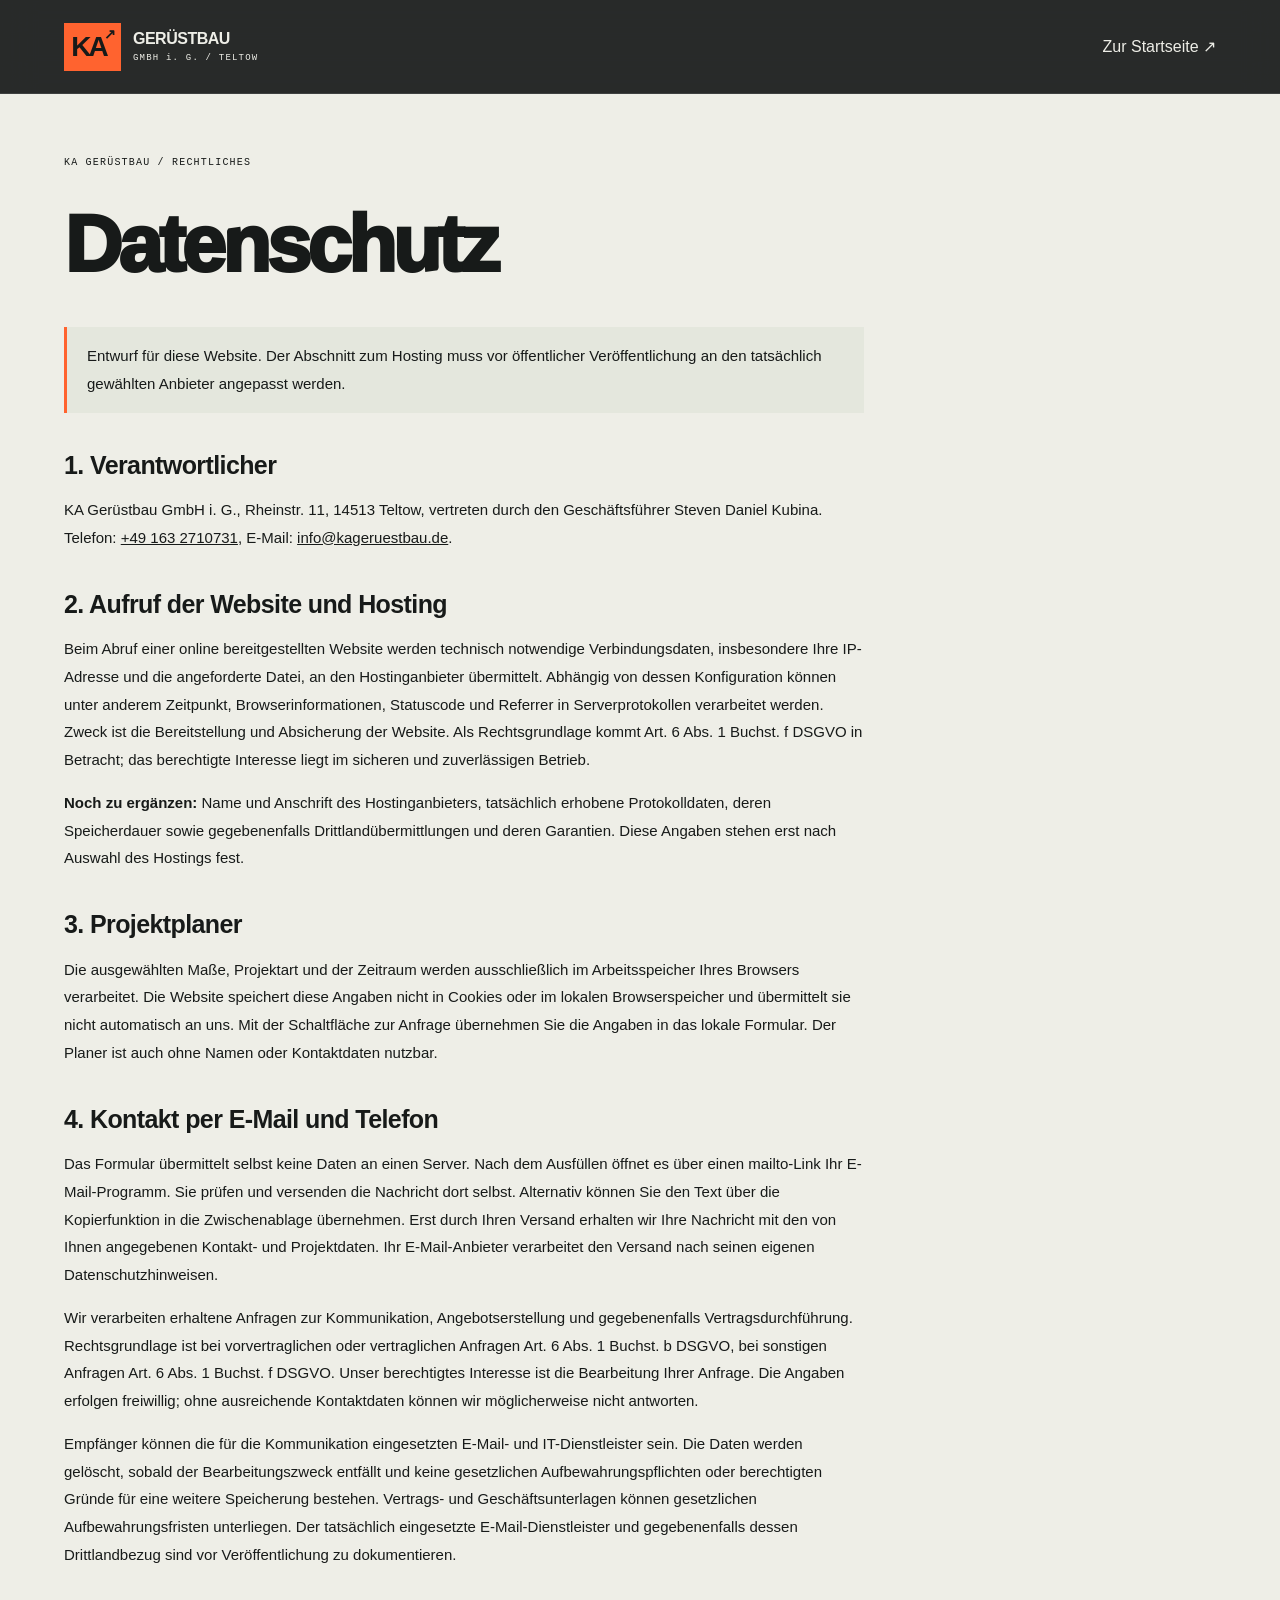
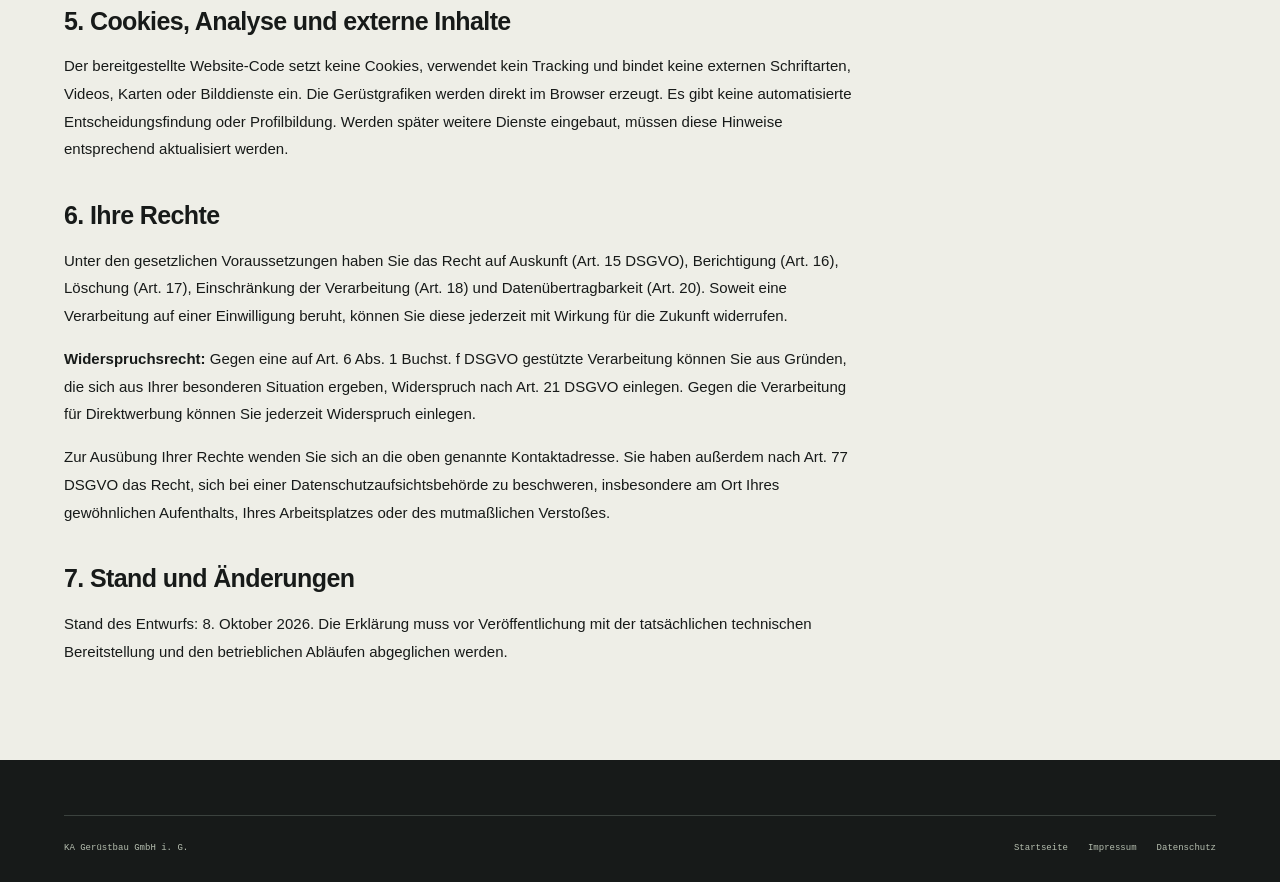
==== datenschutz.html @ 1aef9be5 "Add files via upload" ====
<!doctype html><html lang="de"><head><meta charset="utf-8"><meta name="viewport" content="width=device-width,initial-scale=1"><meta name="robots" content="noindex"><title>Datenschutz | KA Gerüstbau</title><link rel="stylesheet" href="styles.css"></head><body><header><a class="brand" href="index.html"><span class="mark">KA<span>↗</span></span><span>GERÜSTBAU<small>GMBH i. G. / TELTOW</small></span></a><a href="index.html">Zur Startseite ↗</a></header><main class="legal-page light"><div class="section-label">KA GERÜSTBAU / RECHTLICHES</div><h1>Datenschutz</h1><p class="legal-note">Entwurf für diese Website. Der Abschnitt zum Hosting muss vor öffentlicher Veröffentlichung an den tatsächlich gewählten Anbieter angepasst werden.</p><h2>1. Verantwortlicher</h2><p>KA Gerüstbau GmbH i. G., Rheinstr. 11, 14513 Teltow, vertreten durch den Geschäftsführer Steven Daniel Kubina. Telefon: <a href="tel:+491632710731">+49 163 2710731</a>, E-Mail: <a href="mailto:info@kageruestbau.de">info@kageruestbau.de</a>.</p><h2>2. Aufruf der Website und Hosting</h2><p>Beim Abruf einer online bereitgestellten Website werden technisch notwendige Verbindungsdaten, insbesondere Ihre IP-Adresse und die angeforderte Datei, an den Hostinganbieter übermittelt. Abhängig von dessen Konfiguration können unter anderem Zeitpunkt, Browserinformationen, Statuscode und Referrer in Serverprotokollen verarbeitet werden. Zweck ist die Bereitstellung und Absicherung der Website. Als Rechtsgrundlage kommt Art. 6 Abs. 1 Buchst. f DSGVO in Betracht; das berechtigte Interesse liegt im sicheren und zuverlässigen Betrieb.</p><p><strong>Noch zu ergänzen:</strong> Name und Anschrift des Hostinganbieters, tatsächlich erhobene Protokolldaten, deren Speicherdauer sowie gegebenenfalls Drittlandübermittlungen und deren Garantien. Diese Angaben stehen erst nach Auswahl des Hostings fest.</p><h2>3. Projektplaner</h2><p>Die ausgewählten Maße, Projektart und der Zeitraum werden ausschließlich im Arbeitsspeicher Ihres Browsers verarbeitet. Die Website speichert diese Angaben nicht in Cookies oder im lokalen Browserspeicher und übermittelt sie nicht automatisch an uns. Mit der Schaltfläche zur Anfrage übernehmen Sie die Angaben in das lokale Formular. Der Planer ist auch ohne Namen oder Kontaktdaten nutzbar.</p><h2>4. Kontakt per E-Mail und Telefon</h2><p>Das Formular übermittelt selbst keine Daten an einen Server. Nach dem Ausfüllen öffnet es über einen mailto-Link Ihr E-Mail-Programm. Sie prüfen und versenden die Nachricht dort selbst. Alternativ können Sie den Text über die Kopierfunktion in die Zwischenablage übernehmen. Erst durch Ihren Versand erhalten wir Ihre Nachricht mit den von Ihnen angegebenen Kontakt- und Projektdaten. Ihr E-Mail-Anbieter verarbeitet den Versand nach seinen eigenen Datenschutzhinweisen.</p><p>Wir verarbeiten erhaltene Anfragen zur Kommunikation, Angebotserstellung und gegebenenfalls Vertragsdurchführung. Rechtsgrundlage ist bei vorvertraglichen oder vertraglichen Anfragen Art. 6 Abs. 1 Buchst. b DSGVO, bei sonstigen Anfragen Art. 6 Abs. 1 Buchst. f DSGVO. Unser berechtigtes Interesse ist die Bearbeitung Ihrer Anfrage. Die Angaben erfolgen freiwillig; ohne ausreichende Kontaktdaten können wir möglicherweise nicht antworten.</p><p>Empfänger können die für die Kommunikation eingesetzten E-Mail- und IT-Dienstleister sein. Die Daten werden gelöscht, sobald der Bearbeitungszweck entfällt und keine gesetzlichen Aufbewahrungspflichten oder berechtigten Gründe für eine weitere Speicherung bestehen. Vertrags- und Geschäftsunterlagen können gesetzlichen Aufbewahrungsfristen unterliegen. Der tatsächlich eingesetzte E-Mail-Dienstleister und gegebenenfalls dessen Drittlandbezug sind vor Veröffentlichung zu dokumentieren.</p><h2>5. Cookies, Analyse und externe Inhalte</h2><p>Der bereitgestellte Website-Code setzt keine Cookies, verwendet kein Tracking und bindet keine externen Schriftarten, Videos, Karten oder Bilddienste ein. Die Gerüstgrafiken werden direkt im Browser erzeugt. Es gibt keine automatisierte Entscheidungsfindung oder Profilbildung. Werden später weitere Dienste eingebaut, müssen diese Hinweise entsprechend aktualisiert werden.</p><h2>6. Ihre Rechte</h2><p>Unter den gesetzlichen Voraussetzungen haben Sie das Recht auf Auskunft (Art. 15 DSGVO), Berichtigung (Art. 16), Löschung (Art. 17), Einschränkung der Verarbeitung (Art. 18) und Datenübertragbarkeit (Art. 20). Soweit eine Verarbeitung auf einer Einwilligung beruht, können Sie diese jederzeit mit Wirkung für die Zukunft widerrufen.</p><p><strong>Widerspruchsrecht:</strong> Gegen eine auf Art. 6 Abs. 1 Buchst. f DSGVO gestützte Verarbeitung können Sie aus Gründen, die sich aus Ihrer besonderen Situation ergeben, Widerspruch nach Art. 21 DSGVO einlegen. Gegen die Verarbeitung für Direktwerbung können Sie jederzeit Widerspruch einlegen.</p><p>Zur Ausübung Ihrer Rechte wenden Sie sich an die oben genannte Kontaktadresse. Sie haben außerdem nach Art. 77 DSGVO das Recht, sich bei einer Datenschutzaufsichtsbehörde zu beschweren, insbesondere am Ort Ihres gewöhnlichen Aufenthalts, Ihres Arbeitsplatzes oder des mutmaßlichen Verstoßes.</p><h2>7. Stand und Änderungen</h2><p>Stand des Entwurfs: 8. Oktober 2026. Die Erklärung muss vor Veröffentlichung mit der tatsächlichen technischen Bereitstellung und den betrieblichen Abläufen abgeglichen werden.</p></main><footer><div class="footer-bottom"><span>KA Gerüstbau GmbH i. G.</span><div><a href="index.html">Startseite</a><a href="impressum.html">Impressum</a><a href="datenschutz.html">Datenschutz</a></div></div></footer></body></html>
---- styles.css ----
:root{--ink:#171a19;--paper:#eeeee7;--orange:#ff632f;--muted:#b8beb8;--line:#3b423e;--pad:clamp(22px,5vw,90px)}*{box-sizing:border-box}html{scroll-behavior:smooth;scroll-padding-top:100px}body{margin:0;background:var(--ink);color:var(--paper);font-family:Arial,Helvetica,sans-serif}a{color:inherit;text-decoration:none}button,input,select,textarea{font:inherit}button,a,input,select,textarea{-webkit-tap-highlight-color:transparent}button{cursor:pointer}button:focus-visible,a:focus-visible,summary:focus-visible{outline:3px solid var(--orange);outline-offset:5px}input:focus-visible,textarea:focus-visible,select:focus-visible{outline:2px solid currentColor;outline-offset:3px}::selection{background:var(--orange);color:var(--ink)}.skip{position:fixed;top:-100px;z-index:1000;background:white;color:black;padding:20px}.skip:focus{top:0}.reading{height:3px;background:var(--orange);position:fixed;top:0;left:0;z-index:150;width:0}header{height:94px;padding:0 var(--pad);display:flex;align-items:center;justify-content:space-between;gap:24px;position:fixed;inset:0 0 auto;z-index:100;background:#171a19eb;backdrop-filter:blur(16px);border-bottom:1px solid #ffffff1a}.brand{display:flex;align-items:center;gap:12px;font-size:16px;font-weight:900;letter-spacing:-.5px;flex-shrink:0}.mark{width:57px;height:48px;background:var(--orange);color:var(--ink);display:flex;align-items:center;justify-content:center;font-size:28px;letter-spacing:-3px;position:relative;padding-right:8px}.mark>span{font-size:14px;position:absolute;right:5px;top:3px;letter-spacing:0}.brand small{display:block;font-family:monospace;font-size:9px;letter-spacing:1.2px;font-weight:400;margin-top:5px}header nav{display:flex;gap:28px;font-size:12px}header nav a{padding:12px 0;position:relative}header nav a.active{color:var(--orange)}header nav a:after{content:'';position:absolute;bottom:4px;left:0;right:100%;height:2px;background:var(--orange);transition:right .3s}header nav a:hover:after,header nav a.active:after{right:0}.header-contact{border:1px solid #70766f;padding:15px 18px;font-size:12px}.header-contact span{margin-left:20px;color:var(--orange)}.menu-toggle{display:none}.mobile-menu[hidden]{display:none}.mobile-menu{position:fixed;inset:80px 0 0;z-index:99;background:var(--ink);padding:40px 24px}.mobile-menu nav{display:grid;margin:20px 0 40px}.mobile-menu nav a{display:flex;justify-content:space-between;font-size:30px;padding:20px 0;border-bottom:1px solid var(--line)}.mobile-menu nav span,.mobile-menu p{font:11px monospace;color:var(--orange)}.hero{padding-top:94px;min-height:830px;display:grid;grid-template-columns:1.05fr 1fr;position:relative;overflow:hidden}.hero-grid{position:absolute;inset:0;background-image:linear-gradient(#ffffff05 1px,transparent 1px),linear-gradient(90deg,#ffffff05 1px,transparent 1px);background-size:80px 80px}.hero-copy{padding:65px 0 28px var(--pad);position:relative;z-index:2}.eyebrow,.section-label{font:10px/1.6 monospace;letter-spacing:1.2px}.live-dot{display:inline-block;width:7px;height:7px;background:var(--orange);margin-right:8px;box-shadow:0 0 0 4px #ff632f22;border-radius:50%}h1{font-size:clamp(64px,7.1vw,119px);line-height:.88;letter-spacing:-.075em;margin:34px 0 26px;font-weight:950}h1>span{color:var(--orange)}.hero-copy>p{font-size:17px;line-height:1.55;color:#c1c6c0}.button{display:flex;align-items:center;justify-content:space-between;gap:36px;padding:20px 23px;font-size:13px;font-weight:700;border:0;transition:transform .25s,background .25s;min-height:58px}.button:hover{transform:translateY(-3px)}.orange{background:var(--orange);color:var(--ink);width:max-content}.dark{background:var(--ink);color:white}.hero .button{margin:26px 0 38px}.button>span{font-size:23px;line-height:1}.hero-foot{display:flex;justify-content:space-between;gap:15px;font:9px monospace;color:var(--muted);padding:18px 0;border-top:1px solid var(--line);max-width:530px}.hero-art{position:relative;padding:24px 24px 24px 0;display:flex;flex-direction:column;justify-content:space-between}.art-top,.art-bottom{display:flex;justify-content:space-between;align-items:center;font:9px monospace;color:#a9b4ab;gap:20px}.art-top{padding-left:30px}.art-top button{background:none;border:1px solid #556157;color:#c8d1c8;padding:10px;font:9px monospace}.structure-wrap{position:relative;flex:1;display:flex;align-items:center;justify-content:center;perspective:1000px}.structure-wrap:before{content:'';position:absolute;width:75%;height:70%;background:radial-gradient(ellipse,#ff632f12,transparent 65%);border:1px solid #ffffff08;border-radius:50%}#hero-structure{width:100%;height:auto;max-height:680px;filter:drop-shadow(15px 25px 12px #0006);animation:float 8s ease-in-out infinite;transform:rotate(-3deg)}.floor{animation:assemble 1.3s both;animation-delay:calc(var(--i)*160ms)}.height-label{position:absolute;bottom:12%;right:4%;font:9px/1.8 monospace;letter-spacing:1px;border-left:2px solid var(--orange);padding-left:10px}.height-label b{color:var(--orange)}.art-bottom{border-top:1px solid var(--line);padding:18px 0;margin-left:30px;font-size:8px}.art-bottom i{display:inline-block;width:5px;height:5px;background:var(--orange);margin-right:4px}.ticker{overflow:hidden;background:var(--orange);color:var(--ink);padding:20px 0;font-size:29px;font-weight:900;letter-spacing:-1px;white-space:nowrap}.ticker>div{width:max-content;animation:ticker 32s linear infinite}.ticker span{padding:0 45px}.section{padding:100px var(--pad)}.light{background:var(--paper);color:var(--ink)}h2{font-size:clamp(40px,5.4vw,84px);line-height:.98;letter-spacing:-.065em;margin:0;font-weight:900}h2 span{color:var(--orange)}.light h2 span{color:#687269}.section-label{margin-bottom:32px}.intro-heading,.planner-title,.process-heading{display:flex;align-items:flex-end;justify-content:space-between;gap:50px}.intro-heading>p,.planner-title>p,.process-heading>p{max-width:310px;font-size:15px;line-height:1.7;margin:0}.services{margin-top:65px;border-top:1px solid #bfc3b9}.service{border-bottom:1px solid #bfc3b9}summary{cursor:pointer;list-style:none}summary::-webkit-details-marker{display:none}.service summary{display:flex;align-items:center;gap:30px;padding:30px 0}.service .number{font:11px monospace;color:#737b70}.service h3{font-size:clamp(30px,4vw,58px);letter-spacing:-2px;margin:0;flex:1}.service-tag{font:10px monospace;letter-spacing:1px}.service summary b{font-size:30px;font-weight:400;transition:transform .3s}.service[open] summary b{transform:rotate(45deg);color:#c74318}.service-body{display:grid;grid-template-columns:1.3fr 1fr auto;gap:40px;padding:0 0 35px 47px;font-size:14px;line-height:1.7;animation:fade .4s}.service-body p{margin:0;max-width:440px}.service-body ul{margin:0;padding-left:17px;color:#555f55}.service-body a{align-self:end;font-weight:700;white-space:nowrap;border-bottom:1px solid #8b9488;padding:8px 0}.statement{position:relative;overflow:hidden;padding-bottom:140px}.statement h2{font-size:clamp(54px,8vw,124px)}.principles{display:grid;grid-template-columns:repeat(3,1fr);gap:40px;margin-top:65px;position:relative;z-index:1}.principles article{border-top:1px solid #70796e;padding-top:20px}.principles article>span{font:10px monospace;color:var(--orange)}.principles h3{font-size:25px;letter-spacing:-1px;margin:24px 0 14px}.principles p{font-size:14px;line-height:1.8;color:#bdc6bb;max-width:310px}.outline-word{position:absolute;bottom:-45px;left:var(--pad);font-size:clamp(70px,15vw,230px);white-space:nowrap;letter-spacing:-.07em;font-weight:900;color:transparent;-webkit-text-stroke:1px #ffffff0c;pointer-events:none}.planner-grid{display:grid;grid-template-columns:1.15fr 1fr;margin-top:50px;border:1px solid #b9beb4}.blueprint{background:#202b26;color:#e0e8df;padding:26px;display:flex;flex-direction:column;background-image:linear-gradient(#ffffff05 1px,transparent 1px),linear-gradient(90deg,#ffffff05 1px,transparent 1px);background-size:25px 25px}.blueprint-top{display:flex;justify-content:space-between;gap:12px;font:9px monospace;letter-spacing:.5px}.blueprint-top span+span{color:var(--orange)}#plan-svg{width:100%;margin:auto;min-height:230px}.blueprint-values{display:flex;gap:40px;border-top:1px solid #596b5c;padding-top:20px}.blueprint-values strong{font-size:42px;letter-spacing:-2px;display:block}.blueprint-values span{font:10px monospace;color:#bbc5b9}.blueprint>p{font:10px/1.6 monospace;color:#b3c1b3;margin-bottom:0}.planner-controls{padding:35px}.planner-controls fieldset{border:0;padding:0;margin:0 0 28px}.planner-controls legend,.select-label,.range-label{font-size:12px;font-weight:700;margin-bottom:14px}.chips{display:flex;flex-wrap:wrap;gap:8px}.chips button{padding:12px;border:1px solid #b7beb0;background:transparent;font-size:12px;color:var(--ink);min-height:44px}.chips button.selected{background:var(--ink);color:white;border-color:var(--ink)}.range-label{display:flex;justify-content:space-between;align-items:center;margin-top:24px}.range-label output{font-size:24px;font-weight:700;letter-spacing:-1px}.planner-controls input[type=range]{width:100%;accent-color:#d94718;cursor:ew-resize;height:30px;margin:0}.range-limits{display:flex;justify-content:space-between;font:10px monospace;color:#697165}.select-label{display:block;margin-top:27px}.planner-controls select{background:transparent;color:var(--ink);border:1px solid #939d8e;width:100%;padding:13px;font-size:14px}.planner-controls .button{margin-top:24px}.small{font-size:11px;line-height:1.65}.planner-controls .small{color:#586252}.process-heading>p{color:var(--muted)}.process-grid{display:grid;grid-template-columns:1fr 1.25fr;margin-top:55px;gap:60px}.process-tabs{display:flex;flex-direction:column}.process-tabs button{display:flex;align-items:center;gap:20px;text-align:left;border:0;border-bottom:1px solid #66725f;background:none;color:#b8c1b4;padding:27px 10px;font:12px monospace}.process-tabs button span{font-family:Arial,sans-serif;font-size:28px;font-weight:700;letter-spacing:-1px;flex:1}.process-tabs button[aria-selected=true]{color:var(--orange);border-color:var(--orange)}#process-panel{background:#242b25;padding:40px;position:relative;display:flex;flex-direction:column;justify-content:space-between;min-height:390px;overflow:hidden}.phase-number{position:absolute;right:15px;top:-35px;font-size:220px;line-height:1.2;font-weight:900;letter-spacing:-20px;color:#ffffff06}#process-panel>div{position:relative}.phase-kicker{font:10px monospace;color:var(--orange)}#process-panel h3{font-size:35px;letter-spacing:-1.7px;line-height:1.1;margin:30px 0 20px}#process-panel p{font-size:15px;line-height:1.8;color:#bbc6b6;max-width:400px}#process-panel a{font-size:12px;color:var(--orange);margin-top:15px}.region{display:grid;grid-template-columns:1fr 1fr;align-items:center;gap:80px;overflow:hidden}.region-art{height:430px;position:relative;display:grid;place-items:center;background-image:radial-gradient(#aab4a4 1px,transparent 1px);background-size:17px 17px}.orbit{position:absolute;border:1px solid #aab2a3;border-radius:50%;width:150px;height:150px;animation:pulse 6s ease-out infinite}.o2{width:260px;height:260px;animation-delay:1s}.o3{width:380px;height:380px;animation-delay:2s}.region-pin{display:flex;flex-direction:column;align-items:center;background:var(--orange);padding:20px;font-size:35px;font-weight:900;transform:rotate(-5deg);z-index:1}.region-pin small{font:9px monospace}.berlin,.brandenburg{position:absolute;font:10px monospace;background:var(--paper);padding:6px}.berlin{top:17%;right:16%}.brandenburg{bottom:16%;left:8%}.region h2{font-size:clamp(35px,4.3vw,66px)}.region p{font-size:14px;line-height:1.8;max-width:400px;margin:27px 0}.text-link{border-bottom:1px solid #969f8d;padding-bottom:8px;font-size:13px;font-weight:700}.contact{background:var(--orange);color:var(--ink);display:grid;grid-template-columns:1fr 1fr;gap:80px}.contact h2{font-size:clamp(65px,8vw,120px)}.contact h2 span{color:var(--ink);-webkit-text-stroke:1px var(--ink);color:transparent}.contact-intro>p{font-size:16px;line-height:1.6;max-width:300px;margin:26px 0 45px}.contact-phone{display:block;font-size:clamp(22px,2.4vw,36px);font-weight:700;letter-spacing:-1px}.contact-mail{display:block;font-size:19px;margin-top:15px}.contact-person{display:block;font:10px/1.6 monospace;margin-top:25px}.contact form label{font-size:11px;font-weight:700;display:block;margin:0 0 10px}.contact input,.contact textarea{display:block;width:100%;color:var(--ink);background:transparent;border:0;border-bottom:1px solid #54271888;border-radius:0;padding:6px 0 13px;margin:0 0 25px;resize:vertical;font-size:16px}.contact input::placeholder,.contact textarea::placeholder{color:#582917}.form-row{display:grid;grid-template-columns:1fr 1fr;gap:25px}.contact form .button{width:100%}.copy-button{background:transparent;color:var(--ink);border:0;border-bottom:1px solid currentColor;padding:10px 0;font-size:12px}.contact #form-status{font-size:13px;line-height:1.5}.faq h2{margin-bottom:40px}.faq details{border-top:1px solid #b5bdb0;padding:22px 0}.faq summary{display:flex;justify-content:space-between;gap:20px;font-size:17px;font-weight:700;line-height:1.4}.faq summary span{font-size:23px}.faq details[open] summary span{transform:rotate(45deg)}.faq details p{max-width:720px;font-size:14px;line-height:1.8;color:#515a4c}footer{padding:55px var(--pad) 25px}.footer-top{display:flex;justify-content:space-between;align-items:flex-start;gap:30px;padding-bottom:50px}.footer-top p{font-size:13px;line-height:1.8;margin:0}.footer-top>a:last-child{font:10px monospace;padding:13px 0}.footer-bottom{border-top:1px solid var(--line);display:flex;justify-content:space-between;gap:20px;padding-top:25px;font:9px/1.7 monospace;color:#b5beaf}.footer-bottom button{background:none;border:0;color:inherit;font:inherit;margin-left:15px;padding:5px}.mobile-dock{display:none}dialog{border:0;background:var(--paper);color:var(--ink);width:min(640px,calc(100% - 32px));padding:45px;max-height:85dvh}dialog::backdrop{background:#000b;backdrop-filter:blur(6px)}dialog h2{font-size:40px;margin-bottom:25px}dialog p{font-size:14px;line-height:1.75}.close-dialog{position:absolute;right:15px;top:10px;font-size:30px;background:none;border:0;color:var(--ink);width:44px;height:44px}.js .reveal{opacity:0;transform:translateY(28px);transition:opacity .7s,transform .7s}.js .reveal.visible{opacity:1;transform:none}.paused *,.paused *:before{animation-play-state:paused!important}.paused .reveal{opacity:1;transform:none}@keyframes assemble{from{opacity:0;transform:translateY(-40px)}to{opacity:1;transform:none}}@keyframes float{50%{transform:translateY(-13px) rotate(-1deg)}}@keyframes ticker{to{transform:translateX(-50%)}}@keyframes pulse{50%{transform:scale(1.07);opacity:.5}}@keyframes fade{from{opacity:0;transform:translateY(8px)}to{opacity:1;transform:none}}
@media(min-width:1500px){.hero{min-height:950px}.hero-copy{padding-top:85px}}
@media(max-width:1050px){header nav{gap:16px}.header-contact{display:none}.hero{min-height:720px}.hero-copy{padding-top:55px}h1{font-size:8.1vw}.hero-art{padding-right:15px}.art-top{padding-left:15px}.art-bottom{font-size:7px;flex-wrap:wrap}.section{padding-top:80px;padding-bottom:80px}.intro-heading,.planner-title,.process-heading{gap:25px}.intro-heading>p,.planner-title>p,.process-heading>p{max-width:250px;font-size:13px}.service-body{gap:20px;grid-template-columns:1fr 1fr}.service-body>a{grid-column:1/-1;justify-self:start}.contact{gap:40px}.process-grid{gap:30px}.region{gap:35px}.region-art{height:340px}.o3{width:300px;height:300px}.o2{width:230px;height:230px}.footer-top{flex-wrap:wrap}}
@media(max-width:760px){html{scroll-padding-top:90px}header{height:76px;padding:0 20px}header nav{display:none}.brand{font-size:14px}.mark{width:48px;height:42px;font-size:24px}.brand small{font-size:8px}.menu-toggle{display:block;width:46px;height:46px;border:1px solid #6a7466;background:transparent;position:relative}.menu-toggle span{position:absolute;left:12px;top:16px;width:20px;height:2px;background:var(--paper);transition:transform .3s}.menu-toggle span+span{top:25px}.menu-toggle[aria-expanded=true] span{top:21px;transform:rotate(45deg)}.menu-toggle[aria-expanded=true] span+span{transform:rotate(-45deg)}.mobile-menu{top:76px}.hero{padding-top:76px;display:block;min-height:0}.hero-copy{padding:38px 22px 0}.eyebrow{font-size:8px;letter-spacing:.8px}h1{font-size:clamp(57px,13.8vw,96px);margin-top:27px;line-height:.88;letter-spacing:-.065em}.hero-copy>p{font-size:15px}.hero .button{margin:25px 0;width:100%}.hero-foot{font-size:8px;margin-top:22px}.hero-art{height:390px;padding:14px 20px 20px;margin-top:5px;background:radial-gradient(ellipse at 60% 50%,#30413566,transparent 65%)}.art-top{padding:0;position:relative;z-index:2}.art-top button{padding:9px;min-height:36px}.structure-wrap{min-height:0}#hero-structure{height:315px;width:100%;max-height:none}.height-label{bottom:15%;right:0;font-size:8px}.art-bottom{margin:0;font-size:7px;padding:12px 0;gap:6px}.ticker{font-size:20px;padding:16px 0}.ticker span{padding:0 25px}.section{padding:65px 22px}.section-label{font-size:9px;margin-bottom:24px}h2{font-size:clamp(34px,8.7vw,58px)}.intro-heading,.planner-title,.process-heading{display:block}.intro-heading>p,.planner-title>p,.process-heading>p{font-size:14px;max-width:100%;margin-top:25px}.services{margin-top:35px}.service summary{gap:14px;padding:23px 0;flex-wrap:wrap}.service h3{font-size:36px;letter-spacing:-1.5px}.service-tag{order:4;width:100%;padding-left:29px;font-size:9px;margin-top:-6px}.service-body{display:block;padding:0 0 28px 29px;font-size:13px}.service-body ul{margin:20px 0}.service-body a{display:inline-block}.statement h2{font-size:clamp(43px,11vw,75px)}.principles{grid-template-columns:1fr;gap:20px;margin-top:40px}.principles h3{margin:17px 0 10px}.principles p{max-width:none}.outline-word{bottom:-12px;font-size:17vw}.planner-grid{grid-template-columns:1fr;margin-top:32px}.blueprint{padding:20px}.blueprint-top{font-size:8px}#plan-svg{min-height:200px;max-height:280px}.blueprint-values strong{font-size:33px}.blueprint-values{gap:30px}.blueprint-values span{font-size:9px}.planner-controls{padding:25px 20px}.chips{gap:6px}.chips button{font-size:11px;padding:11px}.process-grid{grid-template-columns:1fr;gap:20px;margin-top:30px}.process-tabs{display:grid;grid-template-columns:1fr 1fr;gap:0 18px}.process-tabs button{font-size:10px;padding:18px 0;gap:8px}.process-tabs button span{font-size:17px;letter-spacing:-.5px}#process-panel{min-height:355px;padding:30px}#process-panel h3{font-size:31px}.phase-number{font-size:190px}.region{grid-template-columns:1fr;gap:40px}.region-art{height:300px;order:2}.region h2{font-size:clamp(38px,9vw,62px)}.contact{grid-template-columns:1fr;gap:45px}.contact h2{font-size:19vw}.contact-intro>p{margin:25px 0}.contact-phone{font-size:27px}.contact-mail{font-size:18px}.contact-person{font-size:9px}.form-row{grid-template-columns:1fr;gap:0}.faq summary{font-size:15px}.faq details{padding:20px 0}footer{padding:40px 22px 105px}.footer-top{display:grid;grid-template-columns:1fr 1fr;gap:26px;padding-bottom:30px}.footer-top>.brand{grid-column:1/-1}.footer-top p{font-size:11px}.footer-top>a:last-child{grid-column:1/-1}.footer-bottom{display:grid;font-size:9px;gap:10px}.footer-bottom button{margin:0 15px 0 0;padding:10px 0}.mobile-dock{display:grid;grid-template-columns:1fr 1.3fr;position:fixed;bottom:0;left:0;right:0;z-index:80;padding:10px 15px calc(10px + env(safe-area-inset-bottom));background:#171a19f2;backdrop-filter:blur(15px);border-top:1px solid #5f6859;gap:10px}.mobile-dock a{text-align:center;border:1px solid #6b7565;padding:14px 6px;font-size:12px}.mobile-dock a+a{background:var(--orange);border-color:var(--orange);color:var(--ink);font-weight:700}dialog{padding:40px 23px}.contact-mail{overflow-wrap:anywhere}}
@media(prefers-reduced-motion:reduce){html{scroll-behavior:auto}*,*:before,*:after{animation:none!important;transition:none!important}.js .reveal{opacity:1;transform:none}}
.footer-bottom>div{display:flex;gap:20px}.privacy-link{text-decoration:underline}.legal-page{padding:155px var(--pad) 80px;min-height:80vh}.legal-page h1{font-size:clamp(40px,7vw,80px);line-height:1.05;letter-spacing:-.05em;margin:0 0 40px;overflow-wrap:anywhere}.legal-page h2{font-size:25px;line-height:1.3;letter-spacing:-.6px;margin:36px 0 14px;max-width:800px}.legal-page p{max-width:800px;font-size:15px;line-height:1.85}.legal-page a{text-decoration:underline;overflow-wrap:anywhere}.legal-note{border-left:3px solid var(--orange);padding:15px 20px;background:#e4e7dd}
.process-grid>*{min-width:0}.process-tabs{min-width:0}.process-tabs button{min-width:0}@media(max-width:380px){h1{font-size:13.4vw}.process-tabs{grid-template-columns:1fr}.contact-phone{font-size:23px}.hero-foot{font-size:7px}.blueprint-top{font-size:7px}.blueprint-values{gap:17px}.blueprint-values strong{font-size:29px}.planner-controls .button{gap:10px;font-size:11px}}
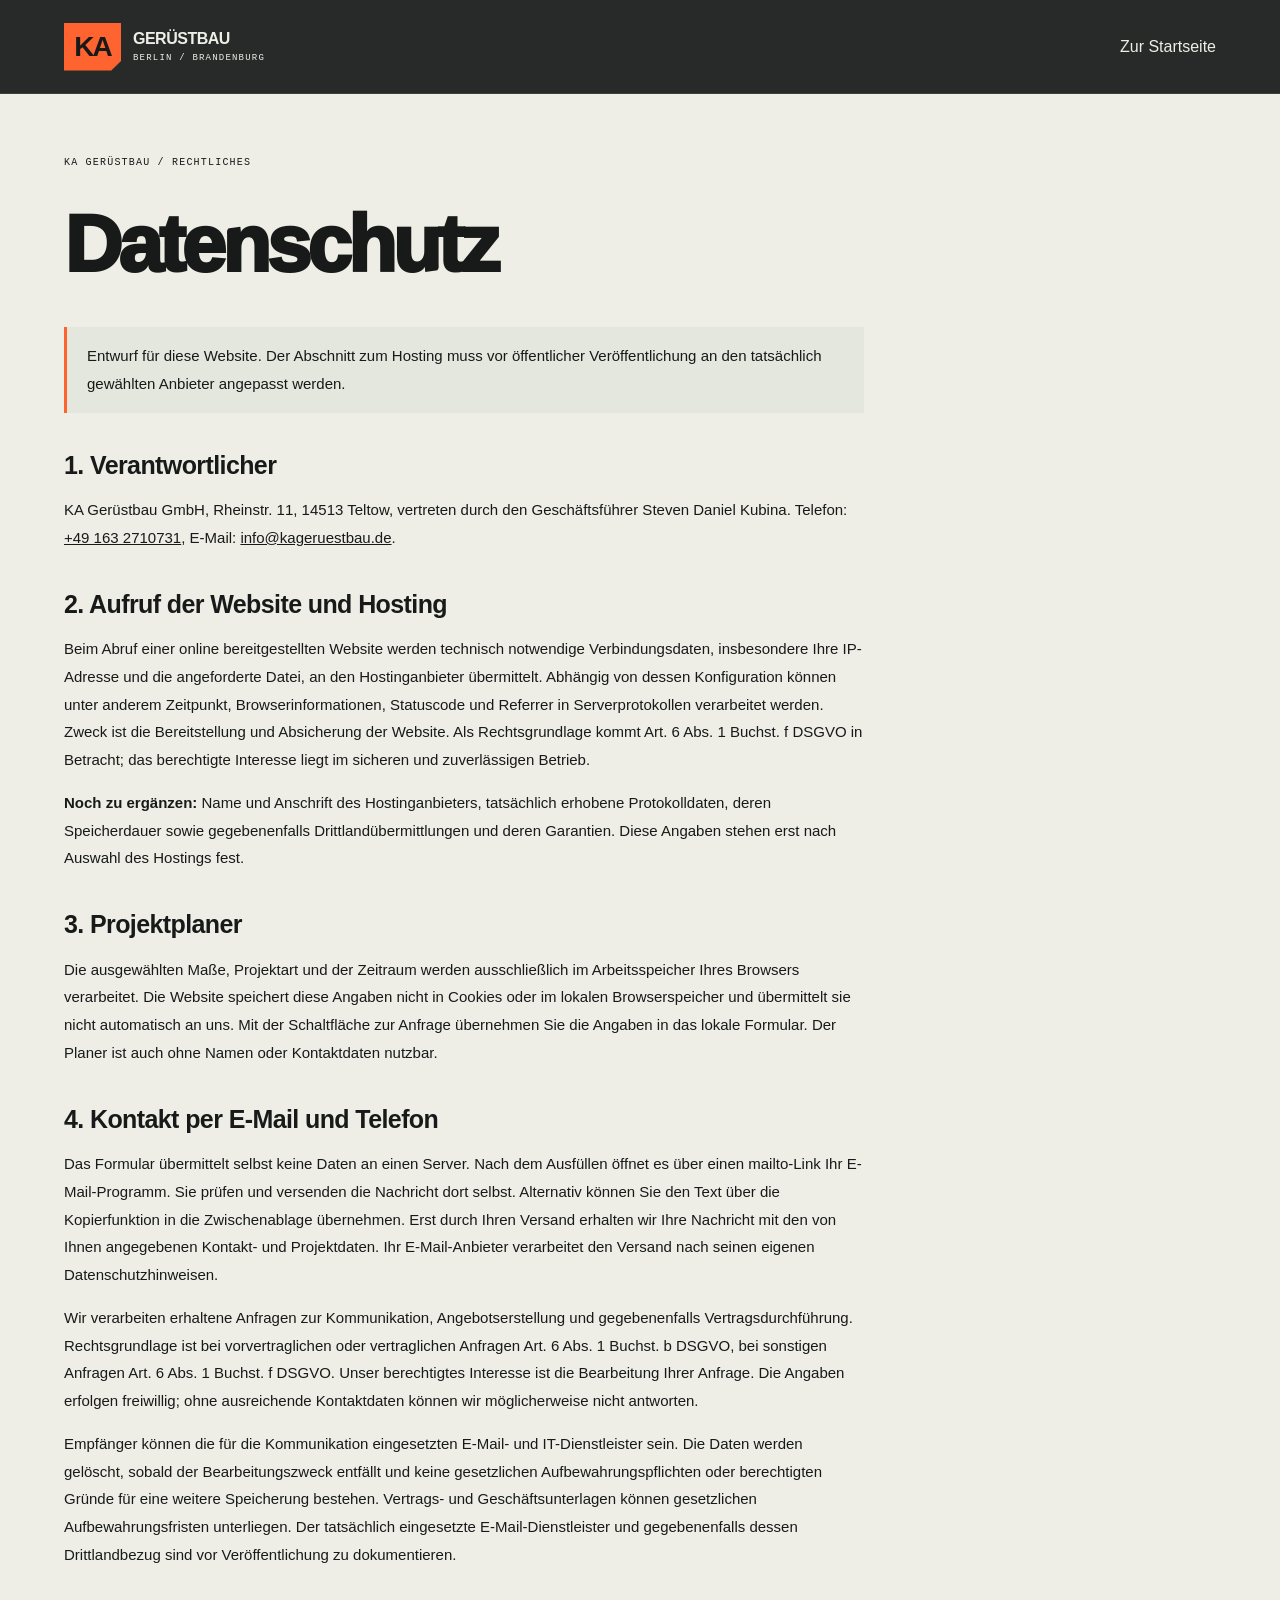
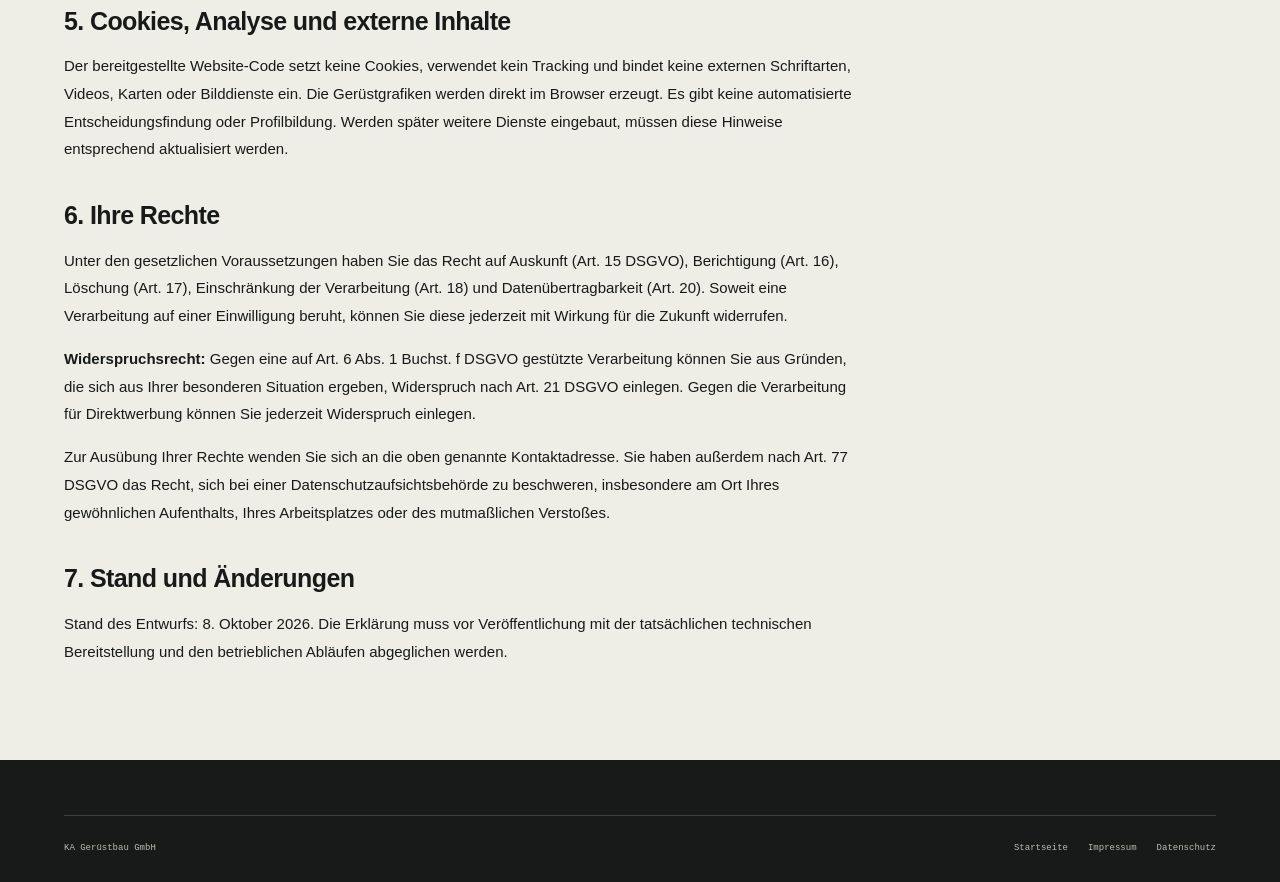
==== commit d9477198: "Add files via upload" ====
--- a/datenschutz.html
+++ b/datenschutz.html
@@ -1 +1 @@
-<!doctype html><html lang="de"><head><meta charset="utf-8"><meta name="viewport" content="width=device-width,initial-scale=1"><meta name="robots" content="noindex"><title>Datenschutz | KA Gerüstbau</title><link rel="stylesheet" href="styles.css"></head><body><header><a class="brand" href="index.html"><span class="mark">KA<span>↗</span></span><span>GERÜSTBAU<small>GMBH i. G. / TELTOW</small></span></a><a href="index.html">Zur Startseite ↗</a></header><main class="legal-page light"><div class="section-label">KA GERÜSTBAU / RECHTLICHES</div><h1>Datenschutz</h1><p class="legal-note">Entwurf für diese Website. Der Abschnitt zum Hosting muss vor öffentlicher Veröffentlichung an den tatsächlich gewählten Anbieter angepasst werden.</p><h2>1. Verantwortlicher</h2><p>KA Gerüstbau GmbH i. G., Rheinstr. 11, 14513 Teltow, vertreten durch den Geschäftsführer Steven Daniel Kubina. Telefon: <a href="tel:+491632710731">+49 163 2710731</a>, E-Mail: <a href="mailto:info@kageruestbau.de">info@kageruestbau.de</a>.</p><h2>2. Aufruf der Website und Hosting</h2><p>Beim Abruf einer online bereitgestellten Website werden technisch notwendige Verbindungsdaten, insbesondere Ihre IP-Adresse und die angeforderte Datei, an den Hostinganbieter übermittelt. Abhängig von dessen Konfiguration können unter anderem Zeitpunkt, Browserinformationen, Statuscode und Referrer in Serverprotokollen verarbeitet werden. Zweck ist die Bereitstellung und Absicherung der Website. Als Rechtsgrundlage kommt Art. 6 Abs. 1 Buchst. f DSGVO in Betracht; das berechtigte Interesse liegt im sicheren und zuverlässigen Betrieb.</p><p><strong>Noch zu ergänzen:</strong> Name und Anschrift des Hostinganbieters, tatsächlich erhobene Protokolldaten, deren Speicherdauer sowie gegebenenfalls Drittlandübermittlungen und deren Garantien. Diese Angaben stehen erst nach Auswahl des Hostings fest.</p><h2>3. Projektplaner</h2><p>Die ausgewählten Maße, Projektart und der Zeitraum werden ausschließlich im Arbeitsspeicher Ihres Browsers verarbeitet. Die Website speichert diese Angaben nicht in Cookies oder im lokalen Browserspeicher und übermittelt sie nicht automatisch an uns. Mit der Schaltfläche zur Anfrage übernehmen Sie die Angaben in das lokale Formular. Der Planer ist auch ohne Namen oder Kontaktdaten nutzbar.</p><h2>4. Kontakt per E-Mail und Telefon</h2><p>Das Formular übermittelt selbst keine Daten an einen Server. Nach dem Ausfüllen öffnet es über einen mailto-Link Ihr E-Mail-Programm. Sie prüfen und versenden die Nachricht dort selbst. Alternativ können Sie den Text über die Kopierfunktion in die Zwischenablage übernehmen. Erst durch Ihren Versand erhalten wir Ihre Nachricht mit den von Ihnen angegebenen Kontakt- und Projektdaten. Ihr E-Mail-Anbieter verarbeitet den Versand nach seinen eigenen Datenschutzhinweisen.</p><p>Wir verarbeiten erhaltene Anfragen zur Kommunikation, Angebotserstellung und gegebenenfalls Vertragsdurchführung. Rechtsgrundlage ist bei vorvertraglichen oder vertraglichen Anfragen Art. 6 Abs. 1 Buchst. b DSGVO, bei sonstigen Anfragen Art. 6 Abs. 1 Buchst. f DSGVO. Unser berechtigtes Interesse ist die Bearbeitung Ihrer Anfrage. Die Angaben erfolgen freiwillig; ohne ausreichende Kontaktdaten können wir möglicherweise nicht antworten.</p><p>Empfänger können die für die Kommunikation eingesetzten E-Mail- und IT-Dienstleister sein. Die Daten werden gelöscht, sobald der Bearbeitungszweck entfällt und keine gesetzlichen Aufbewahrungspflichten oder berechtigten Gründe für eine weitere Speicherung bestehen. Vertrags- und Geschäftsunterlagen können gesetzlichen Aufbewahrungsfristen unterliegen. Der tatsächlich eingesetzte E-Mail-Dienstleister und gegebenenfalls dessen Drittlandbezug sind vor Veröffentlichung zu dokumentieren.</p><h2>5. Cookies, Analyse und externe Inhalte</h2><p>Der bereitgestellte Website-Code setzt keine Cookies, verwendet kein Tracking und bindet keine externen Schriftarten, Videos, Karten oder Bilddienste ein. Die Gerüstgrafiken werden direkt im Browser erzeugt. Es gibt keine automatisierte Entscheidungsfindung oder Profilbildung. Werden später weitere Dienste eingebaut, müssen diese Hinweise entsprechend aktualisiert werden.</p><h2>6. Ihre Rechte</h2><p>Unter den gesetzlichen Voraussetzungen haben Sie das Recht auf Auskunft (Art. 15 DSGVO), Berichtigung (Art. 16), Löschung (Art. 17), Einschränkung der Verarbeitung (Art. 18) und Datenübertragbarkeit (Art. 20). Soweit eine Verarbeitung auf einer Einwilligung beruht, können Sie diese jederzeit mit Wirkung für die Zukunft widerrufen.</p><p><strong>Widerspruchsrecht:</strong> Gegen eine auf Art. 6 Abs. 1 Buchst. f DSGVO gestützte Verarbeitung können Sie aus Gründen, die sich aus Ihrer besonderen Situation ergeben, Widerspruch nach Art. 21 DSGVO einlegen. Gegen die Verarbeitung für Direktwerbung können Sie jederzeit Widerspruch einlegen.</p><p>Zur Ausübung Ihrer Rechte wenden Sie sich an die oben genannte Kontaktadresse. Sie haben außerdem nach Art. 77 DSGVO das Recht, sich bei einer Datenschutzaufsichtsbehörde zu beschweren, insbesondere am Ort Ihres gewöhnlichen Aufenthalts, Ihres Arbeitsplatzes oder des mutmaßlichen Verstoßes.</p><h2>7. Stand und Änderungen</h2><p>Stand des Entwurfs: 8. Oktober 2026. Die Erklärung muss vor Veröffentlichung mit der tatsächlichen technischen Bereitstellung und den betrieblichen Abläufen abgeglichen werden.</p></main><footer><div class="footer-bottom"><span>KA Gerüstbau GmbH i. G.</span><div><a href="index.html">Startseite</a><a href="impressum.html">Impressum</a><a href="datenschutz.html">Datenschutz</a></div></div></footer></body></html>+<!doctype html><html lang="de"><head><meta charset="utf-8"><meta name="viewport" content="width=device-width,initial-scale=1"><meta name="robots" content="noindex"><title>Datenschutz | KA Gerüstbau</title><link rel="stylesheet" href="styles.css"></head><body><header><a class="brand" href="index.html"><span class="mark">KA</span><span>GERÜSTBAU<small>BERLIN / BRANDENBURG</small></span></a><a href="index.html">Zur Startseite </a></header><main class="legal-page light"><div class="section-label">KA GERÜSTBAU / RECHTLICHES</div><h1>Datenschutz</h1><p class="legal-note">Entwurf für diese Website. Der Abschnitt zum Hosting muss vor öffentlicher Veröffentlichung an den tatsächlich gewählten Anbieter angepasst werden.</p><h2>1. Verantwortlicher</h2><p>KA Gerüstbau GmbH, Rheinstr. 11, 14513 Teltow, vertreten durch den Geschäftsführer Steven Daniel Kubina. Telefon: <a href="tel:+491632710731">+49 163 2710731</a>, E-Mail: <a href="mailto:info@kageruestbau.de">info@kageruestbau.de</a>.</p><h2>2. Aufruf der Website und Hosting</h2><p>Beim Abruf einer online bereitgestellten Website werden technisch notwendige Verbindungsdaten, insbesondere Ihre IP-Adresse und die angeforderte Datei, an den Hostinganbieter übermittelt. Abhängig von dessen Konfiguration können unter anderem Zeitpunkt, Browserinformationen, Statuscode und Referrer in Serverprotokollen verarbeitet werden. Zweck ist die Bereitstellung und Absicherung der Website. Als Rechtsgrundlage kommt Art. 6 Abs. 1 Buchst. f DSGVO in Betracht; das berechtigte Interesse liegt im sicheren und zuverlässigen Betrieb.</p><p><strong>Noch zu ergänzen:</strong> Name und Anschrift des Hostinganbieters, tatsächlich erhobene Protokolldaten, deren Speicherdauer sowie gegebenenfalls Drittlandübermittlungen und deren Garantien. Diese Angaben stehen erst nach Auswahl des Hostings fest.</p><h2>3. Projektplaner</h2><p>Die ausgewählten Maße, Projektart und der Zeitraum werden ausschließlich im Arbeitsspeicher Ihres Browsers verarbeitet. Die Website speichert diese Angaben nicht in Cookies oder im lokalen Browserspeicher und übermittelt sie nicht automatisch an uns. Mit der Schaltfläche zur Anfrage übernehmen Sie die Angaben in das lokale Formular. Der Planer ist auch ohne Namen oder Kontaktdaten nutzbar.</p><h2>4. Kontakt per E-Mail und Telefon</h2><p>Das Formular übermittelt selbst keine Daten an einen Server. Nach dem Ausfüllen öffnet es über einen mailto-Link Ihr E-Mail-Programm. Sie prüfen und versenden die Nachricht dort selbst. Alternativ können Sie den Text über die Kopierfunktion in die Zwischenablage übernehmen. Erst durch Ihren Versand erhalten wir Ihre Nachricht mit den von Ihnen angegebenen Kontakt- und Projektdaten. Ihr E-Mail-Anbieter verarbeitet den Versand nach seinen eigenen Datenschutzhinweisen.</p><p>Wir verarbeiten erhaltene Anfragen zur Kommunikation, Angebotserstellung und gegebenenfalls Vertragsdurchführung. Rechtsgrundlage ist bei vorvertraglichen oder vertraglichen Anfragen Art. 6 Abs. 1 Buchst. b DSGVO, bei sonstigen Anfragen Art. 6 Abs. 1 Buchst. f DSGVO. Unser berechtigtes Interesse ist die Bearbeitung Ihrer Anfrage. Die Angaben erfolgen freiwillig; ohne ausreichende Kontaktdaten können wir möglicherweise nicht antworten.</p><p>Empfänger können die für die Kommunikation eingesetzten E-Mail- und IT-Dienstleister sein. Die Daten werden gelöscht, sobald der Bearbeitungszweck entfällt und keine gesetzlichen Aufbewahrungspflichten oder berechtigten Gründe für eine weitere Speicherung bestehen. Vertrags- und Geschäftsunterlagen können gesetzlichen Aufbewahrungsfristen unterliegen. Der tatsächlich eingesetzte E-Mail-Dienstleister und gegebenenfalls dessen Drittlandbezug sind vor Veröffentlichung zu dokumentieren.</p><h2>5. Cookies, Analyse und externe Inhalte</h2><p>Der bereitgestellte Website-Code setzt keine Cookies, verwendet kein Tracking und bindet keine externen Schriftarten, Videos, Karten oder Bilddienste ein. Die Gerüstgrafiken werden direkt im Browser erzeugt. Es gibt keine automatisierte Entscheidungsfindung oder Profilbildung. Werden später weitere Dienste eingebaut, müssen diese Hinweise entsprechend aktualisiert werden.</p><h2>6. Ihre Rechte</h2><p>Unter den gesetzlichen Voraussetzungen haben Sie das Recht auf Auskunft (Art. 15 DSGVO), Berichtigung (Art. 16), Löschung (Art. 17), Einschränkung der Verarbeitung (Art. 18) und Datenübertragbarkeit (Art. 20). Soweit eine Verarbeitung auf einer Einwilligung beruht, können Sie diese jederzeit mit Wirkung für die Zukunft widerrufen.</p><p><strong>Widerspruchsrecht:</strong> Gegen eine auf Art. 6 Abs. 1 Buchst. f DSGVO gestützte Verarbeitung können Sie aus Gründen, die sich aus Ihrer besonderen Situation ergeben, Widerspruch nach Art. 21 DSGVO einlegen. Gegen die Verarbeitung für Direktwerbung können Sie jederzeit Widerspruch einlegen.</p><p>Zur Ausübung Ihrer Rechte wenden Sie sich an die oben genannte Kontaktadresse. Sie haben außerdem nach Art. 77 DSGVO das Recht, sich bei einer Datenschutzaufsichtsbehörde zu beschweren, insbesondere am Ort Ihres gewöhnlichen Aufenthalts, Ihres Arbeitsplatzes oder des mutmaßlichen Verstoßes.</p><h2>7. Stand und Änderungen</h2><p>Stand des Entwurfs: 8. Oktober 2026. Die Erklärung muss vor Veröffentlichung mit der tatsächlichen technischen Bereitstellung und den betrieblichen Abläufen abgeglichen werden.</p></main><footer><div class="footer-bottom"><span>KA Gerüstbau GmbH</span><div><a href="index.html">Startseite</a><a href="impressum.html">Impressum</a><a href="datenschutz.html">Datenschutz</a></div></div></footer></body></html>
--- a/styles.css
+++ b/styles.css
@@ -5,3 +5,39 @@
 @media(prefers-reduced-motion:reduce){html{scroll-behavior:auto}*,*:before,*:after{animation:none!important;transition:none!important}.js .reveal{opacity:1;transform:none}}
 .footer-bottom>div{display:flex;gap:20px}.privacy-link{text-decoration:underline}.legal-page{padding:155px var(--pad) 80px;min-height:80vh}.legal-page h1{font-size:clamp(40px,7vw,80px);line-height:1.05;letter-spacing:-.05em;margin:0 0 40px;overflow-wrap:anywhere}.legal-page h2{font-size:25px;line-height:1.3;letter-spacing:-.6px;margin:36px 0 14px;max-width:800px}.legal-page p{max-width:800px;font-size:15px;line-height:1.85}.legal-page a{text-decoration:underline;overflow-wrap:anywhere}.legal-note{border-left:3px solid var(--orange);padding:15px 20px;background:#e4e7dd}
 .process-grid>*{min-width:0}.process-tabs{min-width:0}.process-tabs button{min-width:0}@media(max-width:380px){h1{font-size:13.4vw}.process-tabs{grid-template-columns:1fr}.contact-phone{font-size:23px}.hero-foot{font-size:7px}.blueprint-top{font-size:7px}.blueprint-values{gap:17px}.blueprint-values strong{font-size:29px}.planner-controls .button{gap:10px;font-size:11px}}
+
+.footer-contact a{display:inline-block;padding:4px 0;overflow-wrap:anywhere}.footer-contact a:hover{text-decoration:underline}.footer-top>*{min-width:0}@media(max-width:760px){.footer-contact{grid-column:1/-1}}
+
+/* Industrial motion edition: plain KA mark, no emoji icons. */
+.mark{padding-right:0;letter-spacing:-2px;clip-path:polygon(0 0,100% 0,100% 80%,83% 100%,0 100%)}
+.hero{background:radial-gradient(ellipse at 80% 35%,#ff632f19,transparent 55%),#111514}
+.hero-grid{background-size:64px 64px;mask-image:linear-gradient(90deg,transparent,#000);transform:skewY(-8deg);opacity:.8}
+.hero-copy h1{text-shadow:0 8px 35px #0004;animation:title-enter .9s cubic-bezier(.2,.8,.2,1) both}
+.hero-copy h1>span{color:transparent;-webkit-text-stroke:2px var(--orange)}
+.hero-art{isolation:isolate}.structure-wrap{overflow:hidden}
+.construction-halo{position:absolute;width:83%;aspect-ratio:1;border:1px solid #ff632f55;transform:rotate(-24deg);background:repeating-linear-gradient(90deg,transparent 0 49px,#ff632f09 49px 50px);animation:halo-turn 28s linear infinite;z-index:-1}
+.construction-halo:after{content:'';position:absolute;inset:14%;border:1px dashed #ff632f55;border-radius:50%}
+.scan-beam{position:absolute;inset:10% 7% auto;height:1px;background:var(--orange);box-shadow:0 0 24px 5px #ff632f33;animation:scan-build 7s ease-in-out infinite;pointer-events:none;z-index:2;opacity:.5}
+#hero-structure{animation:steel-float 10s ease-in-out infinite;transform-origin:center;will-change:transform}
+.ticker{border-top:1px solid #ffa282;border-bottom:8px solid #171a19;background:var(--orange);padding:22px 0;transform:rotate(-1deg) scale(1.02);position:relative;z-index:3}
+.ticker>div{word-spacing:.18em}.ticker>div:after{content:' / ';padding:0 30px}
+.statement{background:linear-gradient(125deg,#111514 45%,#29312b);border-left:7px solid var(--orange)}
+.statement:before{content:'';position:absolute;right:-10%;top:0;width:50%;height:100%;background:repeating-linear-gradient(125deg,transparent 0 80px,#ffffff05 81px 83px);pointer-events:none}
+.principles article{transition:transform .3s,border-color .3s}.principles article:hover{transform:translateY(-6px);border-color:var(--orange)}
+.service summary{transition:padding .3s,color .3s}.service summary:hover{color:#bd3910;padding-left:10px}
+.blueprint{box-shadow:inset 0 0 80px #0005}.button{position:relative;overflow:hidden}.button:after{content:'';position:absolute;inset:-100% auto -100% -40%;width:22%;background:#ffffff22;transform:rotate(25deg);transition:left .55s;pointer-events:none}.button:hover:after{left:125%}
+.contact{background:linear-gradient(120deg,#ff632f,#ff7944)}
+@keyframes title-enter{from{opacity:0;transform:translateY(28px)}to{opacity:1;transform:none}}
+@keyframes halo-turn{to{transform:rotate(156deg)}}
+@keyframes scan-build{0%,100%{transform:translateY(0);opacity:.15}50%{transform:translateY(350px);opacity:.65}}
+@keyframes steel-float{0%,100%{transform:translateY(0) rotate(-4deg)}50%{transform:translateY(-16px) rotate(2deg)}}
+@media(max-width:760px){.hero-copy{padding-top:42px}.hero-art{height:440px;margin-top:16px;border-top:1px solid #ffffff15}#hero-structure{height:355px}.hero-copy h1>span{-webkit-text-stroke:1.4px var(--orange)}.construction-halo{width:75%}.statement{border-left-width:4px}.ticker{font-size:23px}.art-top{font-size:8px}.scan-beam{animation-duration:8s}}
+@media(prefers-reduced-motion:reduce){.hero-copy h1,#hero-structure,.construction-halo,.scan-beam{animation:none}.scan-beam{display:none}.principles article:hover,.service summary:hover{transform:none}}
+/* Scroll-linked construction and kinetic type */
+.structure-wrap{transform:rotateY(var(--lean-x,0deg)) rotateX(var(--lean-y,0deg));transition:transform .4s ease-out}.floor{transition:opacity .12s linear;transform-box:view-box}.statement h2{position:relative;transform:translateY(var(--depth,0px))}.statement .outline-word{bottom:0;font-size:18vw;color:transparent;-webkit-text-stroke:1px #ffffff24;will-change:transform}.kinetic-break{overflow:hidden;padding:55px 0;background:var(--orange);color:var(--ink);border-top:1px solid #171a19}.scroll-type{font-weight:950;font-size:clamp(55px,12vw,190px);letter-spacing:-.07em;line-height:.88;white-space:nowrap;width:max-content;will-change:transform}.scroll-type+.scroll-type{color:transparent;-webkit-text-stroke:1.5px var(--ink);margin:12px 0 0 -80px}.kinetic-caption{margin:30px 22px 0;font:10px monospace;letter-spacing:2px}.paused .scroll-type,.paused .statement h2{transform:none!important}.paused .scan-beam{opacity:0}.paused .structure-wrap{transform:none}.js .reveal{transform:translateY(45px) scale(.97);transition:opacity .8s,transform .8s cubic-bezier(.16,1,.3,1)}.js .reveal.visible{transform:none}.paused .reveal{transform:none}
+@media(max-width:760px){.kinetic-break{padding:38px 0}.scroll-type{font-size:20vw}.kinetic-caption{font-size:8px}.statement .outline-word{font-size:24vw}.structure-wrap{transition:none}}
+@media(prefers-reduced-motion:reduce){.scroll-type,.statement h2,.structure-wrap,.js .reveal{transform:none!important}.floor{transition:none}}
+
+body{overflow-x:clip}
+
+.ticker{transform:none}
